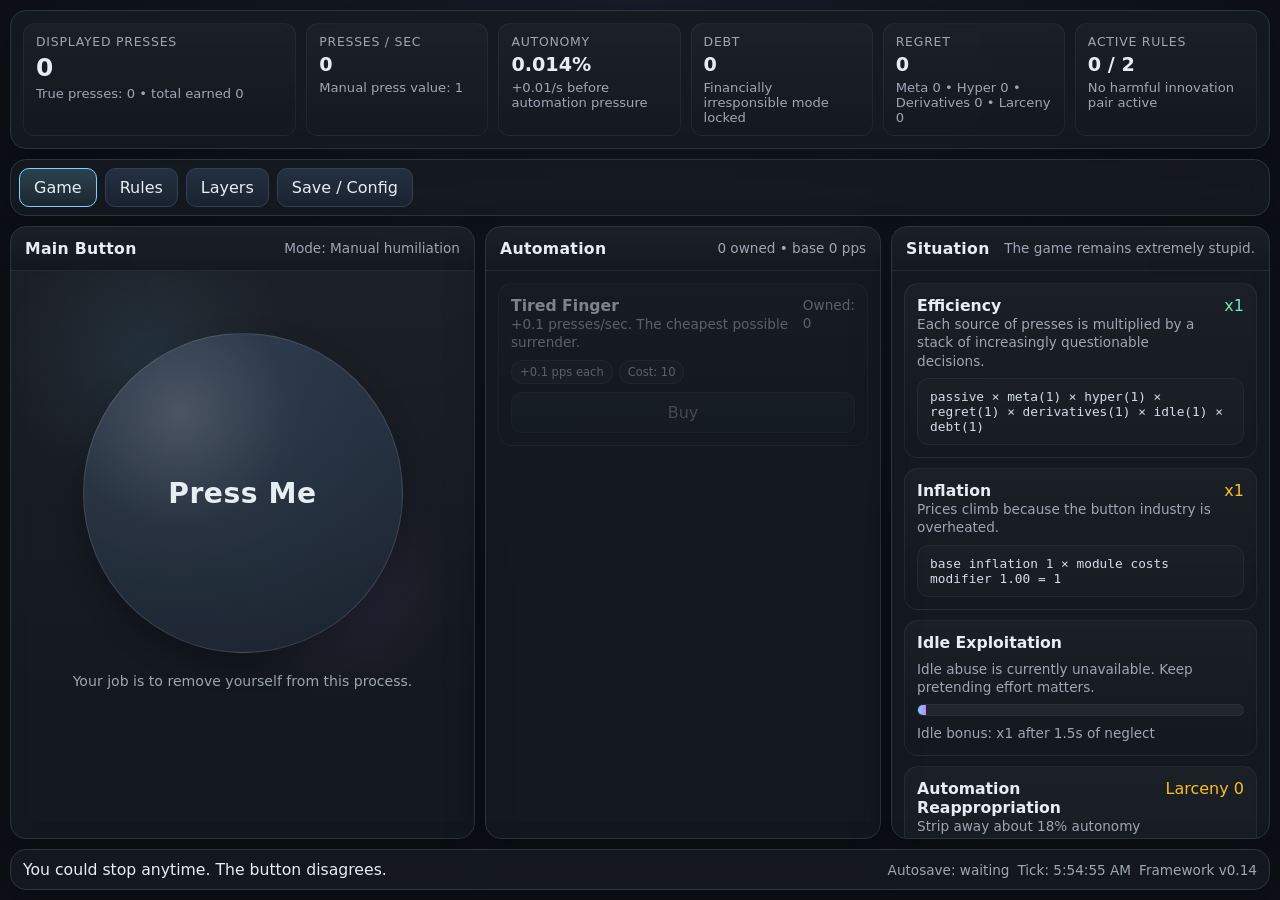
==== index.html @ 81eb25ef "Baaaallaaaannnncceeee" ====
<!DOCTYPE html>
<html lang="en">
<head>
  <meta charset="UTF-8" />
  <meta name="viewport" content="width=device-width, initial-scale=1.0" />
  <title>Button That Learns To Press Itself</title>
    <link rel="stylesheet" href="./css/styles.css" />
</head>
<body>
  <div class="app">
    <div class="topbar">
      <div class="stat hero">
        <div class="label">Displayed Presses</div>
        <div class="value" id="displayedPresses">0</div>
        <div class="subvalue" id="truePressesSub">True total hidden in plain sight</div>
      </div>
      <div class="stat">
        <div class="label">Presses / sec</div>
        <div class="value" id="pps">0</div>
        <div class="subvalue" id="manualValue">Manual press value: 1</div>
      </div>
      <div class="stat">
        <div class="label">Autonomy</div>
        <div class="value" id="autonomyValue">0%</div>
        <div class="subvalue" id="autonomySub">Still dependent on you</div>
      </div>
      <div class="stat">
        <div class="label">Debt</div>
        <div class="value" id="debtValue">0</div>
        <div class="subvalue" id="debtSub">Financially irresponsible mode locked</div>
      </div>
      <div class="stat">
        <div class="label">Regret</div>
        <div class="value" id="regretValue">0</div>
        <div class="subvalue" id="layerSummary">No layers yet</div>
      </div>
      <div class="stat">
        <div class="label">Active Rules</div>
        <div class="value" id="activeRulesValue">0 / 2</div>
        <div class="subvalue" id="comboSummary">No harmful innovations selected</div>
      </div>
    </div>

    <div class="tabs" id="tabs"></div>

    <div class="content">
      <section class="tab-panel active" data-tab="play">
        <div class="game-grid">
          <div class="panel">
            <div class="panel-header">
              <h2>Main Button</h2>
              <div class="small" id="buttonModeLabel">Mode: Manual humiliation</div>
            </div>
            <div class="panel-body button-stage">
              <div class="button-sandbox" id="buttonSandbox">
                <button class="big-button" id="mainButton">Press Me</button>
                <div class="button-center-note" id="buttonNote">I built a game about not playing a game; it feels like self indulgence, or maybe self flagellation.</div>
                <div id="fakeButtonLayer"></div>
              </div>
              <div class="popup-zone" id="popupZone"></div>
              <div class="ending-modal" id="autonomyEndingModal" hidden>
              <div class="ending-card">
              <div class="popup-title">Full Autonomy Achieved</div>
              <div class="small" id="endingBody">
            The button no longer requires visible labor.
             </div>
              <div class="ending-actions">
                <button class="action-btn" id="endingObserveBtn">Observe</button>
                <button class="action-btn" id="endingReassertBtn">Reassert Control</button>
                <button class="prestige-btn" id="endingPrestigeBtn">Prestige in Shame</button>
               </div>
              </div>
             </div>
            </div>
          </div>

          <div class="column-stack">
            <div class="panel">
              <div class="panel-header">
                <h2>Automation</h2>
                <div class="small" id="automationSummary">0 owned</div>
              </div>
              <div class="panel-body">
                <div class="card-list" id="upgradeList"></div>
              </div>
            </div>
          </div>

          <div class="column-stack">
            <div class="panel">
              <div class="panel-header">
                <h2>Situation</h2>
                <div class="small">The game remains extremely stupid.</div>
              </div>
              <div class="panel-body">
                <div class="card-list">
                  <div class="card">
                    <div class="card-row">
                      <div>
                        <div class="card-title">Efficiency</div>
                        <div class="card-desc">Each source of presses is multiplied by a stack of increasingly questionable decisions.</div>
                      </div>
                      <div class="good nowrap" id="efficiencyValue">x1.00</div>
                    </div>
                    <div class="formula" id="formulaEfficiency"></div>
                  </div>
                  <div class="card">
                    <div class="card-row">
                      <div>
                        <div class="card-title">Inflation</div>
                        <div class="card-desc">Prices climb because the button industry is overheated.</div>
                      </div>
                      <div class="warn nowrap" id="inflationValue">x1.00</div>
                    </div>
                    <div class="formula" id="formulaInflation"></div>
                  </div>
                  <div class="card">
                    <div class="card-title">Idle Exploitation</div>
                    <div class="card-desc" id="idleDesc">Being absent is slowly becoming optimal, which feels disrespectful.</div>
                    <div class="meter"><span id="idleMeter"></span></div>
                    <div class="small" id="idleStatus">Idle bonus: x1.00</div>
                  </div>
                  <div class="card">
                    <div class="card-row">
                     <div>
                      <div class="card-title">Automation Reappropriation</div>
                      <div class="card-desc" id="dumbDownDesc">
                        Strip some autonomy away for a rising cost. The button is watching.
                      </div>
                    </div>
                   <div class="warn nowrap" id="larcenyValue">Larceny 0</div>
                   </div>
                    <div class="formula" id="dumbDownFormula"></div>
                    <button class="action-btn" id="dumbDownBtn">Dumb the Button Down</button>
                  </div>
                  <div class="card">
                    <div class="card-title">Recent Log</div>
                    <div class="log-box" id="recentLog"></div>
                  </div>
                </div>
              </div>
            </div>
          </div>
        </div>
      </section>

      <section class="tab-panel" data-tab="rules">
        <div class="grid-2" style="min-height: 0;">
          <div class="panel">
            <div class="panel-header">
              <h2>Rule Modules</h2>
              <div class="small">Exactly 2 can be active at once</div>
            </div>
            <div class="panel-body">
              <div class="card-list" id="moduleList"></div>
            </div>
          </div>
          <div class="column-stack">
            <div class="panel">
              <div class="panel-header">
                <h2>Active Loadout</h2>
                <div class="small" id="loadoutSummary">Nothing dangerous equipped</div>
              </div>
              <div class="panel-body">
                <div class="card-list" id="activeLoadoutList"></div>
              </div>
            </div>
            <div class="panel">
              <div class="panel-header">
                <h2>Combo Effects</h2>
                <div class="small">Some bad ideas work together</div>
              </div>
              <div class="panel-body">
                <div class="card-list" id="comboList"></div>
              </div>
            </div>
          </div>
        </div>
      </section>

      <section class="tab-panel" data-tab="layers">
        <div class="grid-2" style="min-height: 0;">
          <div class="panel">
            <div class="panel-header">
              <h2>Layer Resets</h2>
              <div class="small">Infinite escalation through poor life choices</div>
            </div>
            <div class="panel-body">
              <div class="card-list" id="layerList"></div>
            </div>
          </div>
          <div class="column-stack">
            <div class="panel">
              <div class="panel-header">
                <h2>Layer Inventory</h2>
                <div class="small">The economy was not meant to survive this</div>
              </div>
              <div class="panel-body">
                <div class="card-list" id="resourceList"></div>
              </div>
            </div>
            <div class="panel">
              <div class="panel-header">
                <h2>Formulas</h2>
                <div class="small">Data-driven and extensible</div>
              </div>
              <div class="panel-body">
                <div class="card-list" id="formulaList"></div>
              </div>
            </div>
          </div>
        </div>
      </section>

      <section class="tab-panel" data-tab="save">
        <div class="grid-2" style="min-height: 0;">
          <div class="column-stack">
            <div class="panel">
              <div class="panel-header">
                <h2>Save Tools</h2>
                <div class="small">Stored in localStorage</div>
              </div>
              <div class="panel-body">
                <div class="grid-3">
                  <button class="action-btn" id="saveBtn">Save Now</button>
                  <button class="action-btn" id="exportBtn">Export Save</button>
                  <button class="action-btn" id="importBtn">Import Save</button>
                </div>
                <div style="height: 10px;"></div>
                <textarea id="saveField" placeholder="Exported save string will appear here. Paste one here before importing."></textarea>
                <div style="height: 10px;"></div>
                <div class="grid-2">
                  <button class="action-btn" id="resetBtn">Hard Reset</button>
                  <button class="action-btn" id="fakeCrashBtn">Simulate Browser Abuse</button>
                </div>
                <div style="height: 10px;"></div>
                <div class="config-note" id="saveStatus">Autosaves every 5 seconds and on major actions.</div>
              </div>
            </div>
            <div class="panel">
              <div class="panel-header">
                <h2>Framework Notes</h2>
                <div class="small">How to extend the prototype</div>
              </div>
              <div class="panel-body">
                <div class="card-list" id="frameworkNotes"></div>
              </div>
            </div>
          </div>
          <div class="column-stack">
            <div class="panel">
              <div class="panel-header">
                <h2>Embedded Data JSON</h2>
                <div class="small">Edit this structure to add content</div>
              </div>
              <div class="panel-body">
                <div class="code-box" id="configPreview"></div>
              </div>
            </div>
            <div class="panel">
              <div class="panel-header">
                <h2>Session Stats</h2>
                <div class="small">Proof of bad decisions</div>
              </div>
              <div class="panel-body">
                <div class="card-list" id="sessionStats"></div>
              </div>
            </div>
          </div>
        </div>
      </section>
    </div>

    <div class="statusbar">
      <div class="message" id="messageBar">You could stop anytime. The button disagrees.</div>
      <div class="status-right">
        <span id="autosaveStatus">Autosave: waiting</span>
        <span id="clockStatus">Ticking</span>
        <span id="versionStatus">Framework v0.14</span>
      </div>
    </div>
  </div>

  <script id="gameData" type="application/json">
  {
    "meta": {
      "title": "Button That Learns To Press Itself",
      "version": "0.14",
      "saveKey": "buttonLearnsToPressItselfSave",
      "ticksPerSecond": 20,
      "maxActiveModules": 2
    },
    "tabs": [
      { "id": "play", "label": "Game" },
      { "id": "rules", "label": "Rules" },
      { "id": "layers", "label": "Layers" },
      { "id": "save", "label": "Save / Config" }
    ],
    "buttonNames": [
      "Press Me",
      "Don’t Press Me",
      "This Won’t Help",
      "You Again?",
      "Please Delegate",
      "Manual Labor",
      "Totally Optional",
      "Fine. Press It.",
      "This Is Not Progress",
      "Do Not Encourage It",
      "Who Did This To You?",
      "No Efficiency Gained",
      "Wasting Your Life Away"
    ],
    "messages": [
      "You built a machine to avoid a machine-shaped obligation.",
      "The button respects your commitment to avoiding effort by exerting effort.",
      "This is a very stupid industry and you are leading it.",
      "Every number here was invented by the button lobby.",
      "You could stop anytime. The system has prepared objections.",
      "The passive income is active disrespect.",
      "No regulator approved Press Debt.",
      "The fake buttons are a trust exercise that you are failing.",
      "The economy is now button-adjacent and unstable.",
      "Autonomy is just laziness with better branding.",
      "Push the button to make the number go up, my little pidgeon.",
      "Big numbers mean big dopamine, right?",
      "Have you spoken to a doctor about this behaviour yet?"
    ],
    "upgrades": [
      {
        "id": "tired_finger",
        "name": "Tired Finger",
        "description": "+0.1 presses/sec. The cheapest possible surrender.",
        "baseCost": 10,
        "costMult": 1.15,
        "pps": 0.1,
        "unlockAt": 0
      },
      {
        "id": "borrowed_finger",
        "name": "Borrowed Finger",
        "description": "+1 press/sec. Outsourced with no questions asked.",
        "baseCost": 50,
        "costMult": 1.17,
        "pps": 1,
        "unlockAt": 20
      },
      {
        "id": "questionable_machine",
        "name": "Questionable Machine",
        "description": "+5 presses/sec. Emits noises that feel illegal.",
        "baseCost": 250,
        "costMult": 1.21,
        "pps": 5,
        "unlockAt": 100
      },
      {
        "id": "definitely_not_a_sweatshop",
        "name": "Definitely Not a Sweatshop",
        "description": "+25 presses/sec. The name is doing too much work.",
        "baseCost": 1200,
        "costMult": 1.24,
        "pps": 25,
        "unlockAt": 800
      },
      {
        "id": "corporate_press_department",
        "name": "Corporate Press Department",
        "description": "+120 presses/sec. Now with meetings about pressing.",
        "baseCost": 12000,
        "costMult": 1.29,
        "pps": 120,
        "unlockAt": 4500
      },
      {
        "id": "press_farm",
        "name": "Press Farm",
        "description": "+750 presses/sec. Sustainably harvested nonsense.",
        "baseCost": 180000,
        "costMult": 1.33,
        "pps": 750,
        "unlockAt": 50000
      },
      {
        "id": "cloud_presser_cluster",
        "name": "Cloud Presser Cluster",
        "description": "+5000 presses/sec. Now your idleness is scalable.",
        "baseCost": 2600000,
        "costMult": 1.37,
        "pps": 5000,
        "unlockAt": 500000
      },
      {
        "id": "agency_of_autonomous_presses",
        "name": "Agency of Autonomous Presses",
        "description": "+40000 presses/sec. A bureaucracy of self-importance.",
        "baseCost": 45000000,
        "costMult": 1.42,
        "pps": 40000,
        "unlockAt": 5000000
      }
    ],
    "modules": [
      {
        "id": "friction_compensation",
        "name": "Friction Compensation",
        "description": "Manual clicks hit harder. Passive systems run smoother.",
        "unlockAt": 80,
        "incompatible": [],
        "effects": {
          "manualMult": 2.5,
          "passiveMult": 1.1
        }
      },
      {
        "id": "fraudulent_accounting",
        "name": "Fraudulent Accounting",
        "description": "Displayed totals become unreliable. Passive output improves anyway.",
        "unlockAt": 300,
        "incompatible": [],
        "effects": {
          "passiveMult": 1.6,
          "liarChance": 0.22,
          "costMult": 1.18
        }
      },
      {
        "id": "debt_spiral",
        "name": "Debt Spiral",
        "description": "Allows negative presses. More debt means more growth, which is not comforting.",
        "unlockAt": 1200,
        "incompatible": ["inflation_hedge"],
        "effects": {
          "allowDebt": true,
          "debtLimit": 2500,
          "debtBoost": 1.0,
          "passiveMult": 1.12
        }
      },
      {
        "id": "union_avoidance",
        "name": "Union Avoidance",
        "description": "Big passive growth. Manual clicks become spiritually optional.",
        "unlockAt": 3000,
        "incompatible": ["human_touch"],
        "effects": {
          "passiveMult": 1.9,
          "manualMult": 0.85,
          "autonomyGain": 0.07
        }
      },
      {
        "id": "human_touch",
        "name": "Human Touch",
        "description": "Manual clicks matter again. Automation becomes less dignified.",
        "unlockAt": 3000,
        "incompatible": ["union_avoidance"],
        "effects": {
          "manualMult": 8.2,
          "passiveMult": 0.76,
          "clickResetIdle": true
        }
      },
      {
        "id": "inflation_hedge",
        "name": "Inflation Hedge",
        "description": "Upgrade prices ease up a little. Debt is forbidden for obvious reasons.",
        "unlockAt": 1800,
        "incompatible": ["debt_spiral"],
        "effects": {
          "costMult": 0.72,
          "passiveMult": 1.08
        }
      },
      {
        "id": "user_repellant",
        "name": "User Repellant",
        "description": "The main button develops evasive behavior. It is not hiding anything from you.",
       "unlockAt": 8500,
       "incompatible": [],
       "effects": {
          "cursorEvasion": 1,
          "fakeButtons": 3,
         "manualMult": 20,
         "autonomyGain": 0.05,
         "fakeCrashRate": 0.004
        }
      
      },
      {
        "id": "anti_idle_compliance",
        "name": "Anti-Idle Compliance",
        "description": "Not clicking boosts income. The game grows more insulting about it.",
        "unlockAt": 600,
        "incompatible": [],
        "effects": {
          "idleEnabled": true,
          "idleScale": 1.0,
          "liarChance": 0.08
        }
      }
    ],
    "combos": [
      {
        "id": "creative_bankruptcy",
        "modules": ["debt_spiral", "fraudulent_accounting"],
        "name": "Creative Bankruptcy",
        "description": "Debt growth is stronger and the UI gets less honest.",
        "effects": {
          "debtComboMult": 2.0,
          "liarChance": 0.18,
          "passiveMult": 1.2
        }
      },
      {
        "id": "full_autonomy",
        "modules": ["union_avoidance", "user_repellant"],
        "name": "Full Autonomy",
        "description": "Autonomy rises faster and the button hides earlier.",
        "effects": {
          "autonomyGain": 0.12,
          "hideButtonAt": 80,
          "passiveMult": 1.25
        }
      },
      {
        "id": "resentful_presence",
        "modules": ["human_touch", "anti_idle_compliance"],
        "name": "Resentful Presence",
        "description": "Manual clicks and idle bonuses both get stronger, which is rude either way.",
        "effects": {
          "manualMult": 1.7,
          "idleScale": 1.4,
          "passiveMult": 1.05
        }
      },
      {
        "id": "competent_procurement",
        "modules": ["friction_compensation", "inflation_hedge"],
        "name": "Competent Procurement",
        "description": "Costs drop and automation runs slightly better. Disturbingly reasonable.",
        "effects": {
          "costMult": 0.65,
          "passiveMult": 1.15
        }
      }
    ],
    "layers": [
      {
        "id": "regret",
        "name": "Press Prestige",
        "resourceKey": "regret",
        "baseResource": "presses",
        "description": "Reset the button economy. Gain Regret for future boosts.",
        "unlockAt": 100000,
        "formula": "floor((log10(max(presses,1)) - 4)^2)",
        "effectText": "Regret increases all output and autonomy growth.",
        "reset": ["presses", "upgrades", "modules", "autonomy", "debt"]
      },
      {
        "id": "meta_presses",
        "name": "Meta-Presses",
        "resourceKey": "metaPresses",
        "baseResource": "presses",
        "description": "Distill raw presses into meta-presses that multiply passive production.",
        "unlockAt": 1000000,
        "formula": "floor((presses / 1000000)^0.5)",
        "effectText": "Each Meta-Press increases passive output and manual value.",
        "reset": []
      },
      {
        "id": "hyper_presses",
        "name": "Hyper-Presses",
        "resourceKey": "hyperPresses",
        "baseResource": "metaPresses",
        "description": "Compress meta-presses into hyper-presses to increase efficiency.",
        "unlockAt": 25,
        "formula": "floor((metaPresses / 25)^0.5)",
        "effectText": "Each Hyper-Press boosts efficiency and weakens inflation.",
        "reset": []
      },
      {
        "id": "press_derivatives",
        "name": "Press Derivatives",
        "resourceKey": "pressDerivatives",
        "baseResource": "hyperPresses",
        "description": "A bad financial abstraction that feeds autonomy and combo scaling.",
        "unlockAt": 10,
        "formula": "floor((hyperPresses / 10)^0.5)",
        "effectText": "Derivatives improve autonomy and layer gains.",
        "reset": []
      }
    ],
    "frameworkNotes": [
      "All gameplay content lives in the JSON block inside this HTML file. Add upgrades, modules, combos, and layers there first.",
      "The engine reads upgrade.pps and module.effects to calculate production. Extend effects in getComputed() and the UI renderers to support new mechanics.",
      "Layer formulas are implemented in getLayerGain(). Add new resource types by updating the save schema and boost calculations.",
      "The module system is the reusable puzzle layer. It already supports unlock thresholds, incompatibilities, active-slot limits, and pair synergies.",
      "Offline progress uses lastTick timestamps. The same save structure can be reused for other idle prototypes with different content JSON.",
      "Is this the best way to create this kind of game?  Absolutely not.  Is it the most lazy way I could think of?  Yes.",
      "David, use this dumb thing to start making the dumb thing you keep thinking about."
    ]
  }
  </script>

    <script src="./js/main.js"></script>
</body>
</html>
---- css/styles.css ----
:root {
      --bg: #0d1117;
      --panel: #161b22;
      --panel-2: #1f2630;
      --line: #2b3440;
      --text: #e6edf3;
      --muted: #9da7b3;
      --good: #6ee7b7;
      --warn: #fbbf24;
      --bad: #fb7185;
      --accent: #7dd3fc;
      --accent-2: #c084fc;
      --shadow: 0 16px 40px rgba(0,0,0,0.28);
      --radius: 16px;
      --radius-sm: 10px;
      --font: Inter, system-ui, -apple-system, BlinkMacSystemFont, "Segoe UI", sans-serif;
    }

    * { box-sizing: border-box; }
    html, body { height: 100%; margin: 0; background: radial-gradient(circle at top, #151c27 0%, var(--bg) 55%); color: var(--text); font-family: var(--font); overflow: hidden; }
    button, input, textarea, select { font: inherit; }

    .app {
      height: 100vh;
      display: grid;
      grid-template-rows: auto auto 1fr auto;
      gap: 10px;
      padding: 10px;
      position: relative;
    }

    .topbar, .tabs, .statusbar {
      background: rgba(22,27,34,0.82);
      border: 1px solid var(--line);
      border-radius: var(--radius);
      box-shadow: var(--shadow);
      backdrop-filter: blur(10px);
    }

    .topbar {
      display: grid;
      grid-template-columns: 1.5fr repeat(5, minmax(0, 1fr));
      gap: 10px;
      padding: 12px;
      align-items: stretch;
    }

    .stat {
      background: linear-gradient(180deg, rgba(255,255,255,0.03), rgba(255,255,255,0));
      border: 1px solid rgba(255,255,255,0.05);
      border-radius: 12px;
      padding: 10px 12px;
      min-width: 0;
    }

    .stat .label {
      font-size: 0.78rem;
      color: var(--muted);
      margin-bottom: 4px;
      text-transform: uppercase;
      letter-spacing: 0.06em;
    }

    .stat .value {
      font-size: 1.2rem;
      font-weight: 700;
      white-space: nowrap;
      overflow: hidden;
      text-overflow: ellipsis;
    }

    .stat.hero .value { font-size: 1.55rem; }
    .subvalue {
      color: var(--muted);
      font-size: 0.82rem;
      margin-top: 4px;
    }

    .tabs {
      display: flex;
      gap: 8px;
      padding: 8px;
      align-items: center;
      flex-wrap: wrap;
    }

    .tab-btn, .mini-btn, .action-btn, .card button, .module-toggle, .prestige-btn, .popup button {
      background: linear-gradient(180deg, #243041, #1a2330);
      color: var(--text);
      border: 1px solid #314155;
      border-radius: 10px;
      cursor: pointer;
      transition: transform 0.14s ease, border-color 0.14s ease, background 0.14s ease, opacity 0.14s ease;
    }

    .tab-btn:hover, .mini-btn:hover, .action-btn:hover, .card button:hover, .module-toggle:hover, .prestige-btn:hover, .popup button:hover {
  
      border-color: var(--accent);
    }

    .tab-btn.active {
      background: linear-gradient(180deg, rgba(125,211,252,0.22), rgba(125,211,252,0.08));
      border-color: var(--accent);
    }

    .tab-btn, .mini-btn { padding: 9px 14px; }

    .content {
      min-height: 0;
      display: grid;
      grid-template-columns: 1.1fr 1fr 0.95fr;
      gap: 10px;
    }

    .tab-panel {
      display: none;
      min-height: 0;
      grid-column: 1 / -1;
      gap: 10px;
    }

    .tab-panel.active {
      display: grid;
    }

    .panel {
      background: rgba(22,27,34,0.84);
      border: 1px solid var(--line);
      border-radius: var(--radius);
      box-shadow: var(--shadow);
      min-height: 0;
      overflow: hidden;
      display: flex;
      flex-direction: column;
      backdrop-filter: blur(10px);
    }

    .panel-header {
      display: flex;
      justify-content: space-between;
      align-items: center;
      gap: 8px;
      padding: 12px 14px;
      border-bottom: 1px solid rgba(255,255,255,0.05);
      background: linear-gradient(180deg, rgba(255,255,255,0.03), rgba(255,255,255,0));
    }

    .panel-header h2, .panel-header h3 {
      margin: 0;
      font-size: 0.98rem;
      letter-spacing: 0.02em;
    }

    .panel-body {
      padding: 12px;
      overflow: auto;
      min-height: 0;
    }

    .game-grid {
      display: grid;
      grid-template-columns: 1.08fr 0.92fr 0.88fr;
      gap: 10px;
      min-height: 0;
    }

    .button-stage {
      position: relative;
      display: flex;
      align-items: center;
      justify-content: center;
      min-height: 0;
      overflow: hidden;
      background:
        radial-gradient(circle at 30% 20%, rgba(125,211,252,0.10), transparent 30%),
        radial-gradient(circle at 70% 70%, rgba(192,132,252,0.10), transparent 26%),
        linear-gradient(180deg, rgba(255,255,255,0.03), rgba(255,255,255,0));
    }

    .button-sandbox {
      position: relative;
      width: 100%;
      height: 100%;
      min-height: 420px;
    }

    .big-button, .fake-button {
      position: absolute;
      transform: translate(-50%, -50%);
      border-radius: 999px;
      border: 1px solid rgba(255,255,255,0.12);
      box-shadow: 0 12px 28px rgba(0,0,0,0.25);
      user-select: none;
    }

    .big-button {
      width: min(38vw, 320px);
      height: min(38vw, 320px);
      min-width: 220px;
      min-height: 220px;
      max-width: 320px;
      max-height: 320px;
      background: radial-gradient(circle at 30% 25%, rgba(255,255,255,0.18), rgba(255,255,255,0.04) 35%, rgba(0,0,0,0.1) 100%), linear-gradient(180deg, #253244, #1b2532);
      color: var(--text);
      font-size: clamp(1.2rem, 2.2vw, 1.8rem);
      font-weight: 800;
      letter-spacing: 0.02em;
      padding: 20px;
      cursor: pointer;
      z-index: 5;
    }

    .big-button.hidden {
      opacity: 0.06;
      pointer-events: none;
      filter: blur(2px);
    }

    .button-center-note {
      position: absolute;
      left: 50%;
      top: calc(50% + 180px);
      transform: translateX(-50%);
      color: var(--muted);
      font-size: 0.88rem;
      text-align: center;
      width: min(80%, 400px);
      z-index: 4;
    }

    .fake-button {
      width: min(32vw, 260px);
      height: min(32vw, 260px);
      min-width: 170px;
      min-height: 170px;
      max-width: 260px;
      max-height: 260px;
      padding: 20px;
      background:
        radial-gradient(circle at 30% 25%, rgba(255,255,255,0.12), rgba(255,255,255,0.02) 35%, rgba(0,0,0,0.12) 100%),
        linear-gradient(180deg, #202833, #151c24);
      color: rgba(230,237,243,0.72);
      font-size: clamp(0.95rem, 1.8vw, 1.4rem);
      font-weight: 700;
      letter-spacing: 0.02em;
      cursor: pointer;
      opacity: 0.45;
      border: 1px dashed rgba(125,211,252,0.36);
      box-shadow: 0 10px 28px rgba(0,0,0,0.22);
      z-index: 3;
    }

    .fake-button:hover {
      opacity: 0.62;
    }

    .column-stack {
      display: grid;
      gap: 10px;
      min-height: 0;
    }

    .card-list {
      display: grid;
      gap: 10px;
    }

    .card {
      background: linear-gradient(180deg, rgba(255,255,255,0.03), rgba(255,255,255,0));
      border: 1px solid rgba(255,255,255,0.06);
      border-radius: 14px;
      padding: 12px;
      display: grid;
      gap: 8px;
    }

    .card-row {
      display: flex;
      justify-content: space-between;
      align-items: flex-start;
      gap: 10px;
    }

    .card-title {
      font-weight: 700;
      font-size: 0.98rem;
    }

    .card-desc, .small, .config-note {
      color: var(--muted);
      font-size: 0.85rem;
      line-height: 1.35;
    }

    .tag-row {
      display: flex;
      flex-wrap: wrap;
      gap: 6px;
    }

    .tag {
      font-size: 0.72rem;
      border-radius: 999px;
      padding: 4px 8px;
      border: 1px solid rgba(255,255,255,0.07);
      color: var(--muted);
      background: rgba(255,255,255,0.03);
    }

    .good { color: var(--good); }
    .warn { color: var(--warn); }
    .bad { color: var(--bad); }

    .card button, .module-toggle, .prestige-btn, .action-btn {
      padding: 10px 12px;
      width: 100%;
    }

    .card button:disabled,
    .module-toggle:disabled,
    .prestige-btn:disabled,
    .action-btn:disabled {
      cursor: not-allowed;
      opacity: 0.45;
      transform: none;
    }

    .meter {
      height: 12px;
      background: rgba(255,255,255,0.05);
      border-radius: 999px;
      overflow: hidden;
      border: 1px solid rgba(255,255,255,0.05);
    }

    .meter > span {
      display: block;
      height: 100%;
      width: 0%;
      background: linear-gradient(90deg, var(--accent), var(--accent-2));
      transition: width 0.3s ease;
    }

    .log-box, textarea, .code-box {
      width: 100%;
      background: #0e141c;
      color: #dce5ef;
      border: 1px solid #283141;
      border-radius: 12px;
      padding: 12px;
      min-height: 140px;
      resize: vertical;
      line-height: 1.4;
    }

    .code-box {
      white-space: pre-wrap;
      font-family: ui-monospace, SFMono-Regular, Menlo, Consolas, monospace;
      font-size: 0.82rem;
      overflow: auto;
      max-height: 320px;
    }

    .grid-2, .grid-3 {
      display: grid;
      gap: 10px;
    }

    .grid-2 { grid-template-columns: repeat(2, minmax(0, 1fr)); }
    .grid-3 { grid-template-columns: repeat(3, minmax(0, 1fr)); }

    .statusbar {
      padding: 10px 12px;
      display: grid;
      grid-template-columns: 1.35fr 1fr;
      gap: 10px;
      align-items: center;
    }

    .message {
      font-size: 0.98rem;
      white-space: nowrap;
      overflow: hidden;
      text-overflow: ellipsis;
    }

    .status-right {
      display: flex;
      justify-content: flex-end;
      flex-wrap: wrap;
      gap: 8px;
      color: var(--muted);
      font-size: 0.85rem;
    }

    .popup-zone {
      position: absolute;
      inset: 0;
      pointer-events: none;
      overflow: hidden;
      z-index: 20;
    }

    .popup {
      position: absolute;
     width: min(340px, 92vw);
     background: rgba(17, 24, 34, 0.96);
     border: 1px solid #3b4a61;
     border-radius: 18px;
     box-shadow: var(--shadow);
     padding: 16px;
     pointer-events: auto;
     display: grid;
     gap: 12px;
    }

    .popup-title {
     font-weight: 700;
      font-size: 1rem;
    }

    .popup button {
      padding: 8px 10px;
    }

    .ending-modal[hidden] {
      display: none;
    }

    .ending-modal {
      position: fixed;
      inset: 0;
      z-index: 1000;
      background: rgba(5, 8, 12, 0.78);
      display: grid;
      place-items: center;
      padding: 24px;
      backdrop-filter: blur(8px);
    }

    .ending-card {
      width: min(560px, 92vw);
      background: rgba(22, 27, 34, 0.96);
      border: 1px solid var(--line);
      border-radius: 16px;
      box-shadow: var(--shadow);
      padding: 18px;
      display: grid;
      gap: 14px;
    }

    .ending-actions {
      display: flex;
      gap: 10px;
      flex-wrap: wrap;
    }

    .formula {
      padding: 10px 12px;
      border-radius: 12px;
      border: 1px solid rgba(255,255,255,0.05);
      background: rgba(255,255,255,0.02);
      font-family: ui-monospace, SFMono-Regular, Menlo, Consolas, monospace;
      font-size: 0.8rem;
      color: #d2dde9;
    }

    .pill-line {
      display: flex;
      flex-wrap: wrap;
      gap: 8px;
    }

    .pill {
      border-radius: 999px;
      padding: 6px 10px;
      font-size: 0.8rem;
      border: 1px solid rgba(255,255,255,0.06);
      background: rgba(255,255,255,0.03);
      color: var(--muted);
    }

    .locked {
      opacity: 0.5;
      filter: grayscale(0.3);
    }

    .nowrap { white-space: nowrap; }

    @media (max-width: 1200px) {
      .topbar { grid-template-columns: repeat(3, minmax(0, 1fr)); }
      .game-grid { grid-template-columns: 1fr; }
      .content, .statusbar { grid-template-columns: 1fr; }
      .button-sandbox { min-height: 340px; }
      .big-button { width: 240px; height: 240px; }
    }

    @media (max-width: 760px) {
      .topbar { grid-template-columns: repeat(2, minmax(0, 1fr)); }
      .grid-2, .grid-3 { grid-template-columns: 1fr; }
      .message { white-space: normal; }
      html, body { overflow: auto; }
      .app { height: auto; min-height: 100vh; }
    }
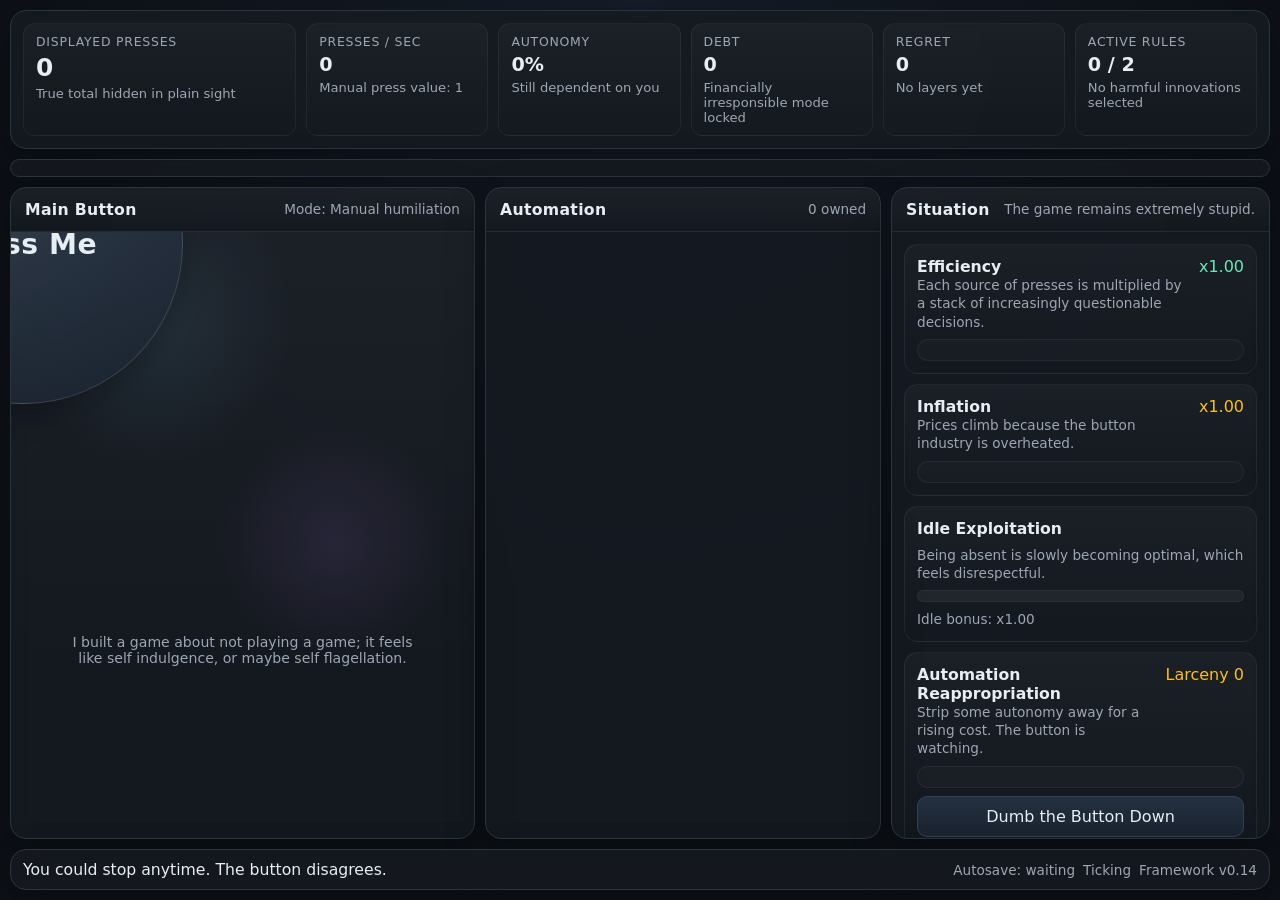
==== commit 2fe5e50d: "Debt was pretty useless" ====
--- a/index.html
+++ b/index.html
@@ -420,7 +420,7 @@
         "incompatible": [],
         "effects": {
           "passiveMult": 1.6,
-          "liarChance": 0.22,
+          "liarChance": 0.62,
           "costMult": 1.18
         }
       },
@@ -432,7 +432,7 @@
         "incompatible": ["inflation_hedge"],
         "effects": {
           "allowDebt": true,
-          "debtLimit": 2500,
+          "debtLimit": floor(2500 * (regret + 1)),
           "debtBoost": 1.0,
           "passiveMult": 1.12
         }
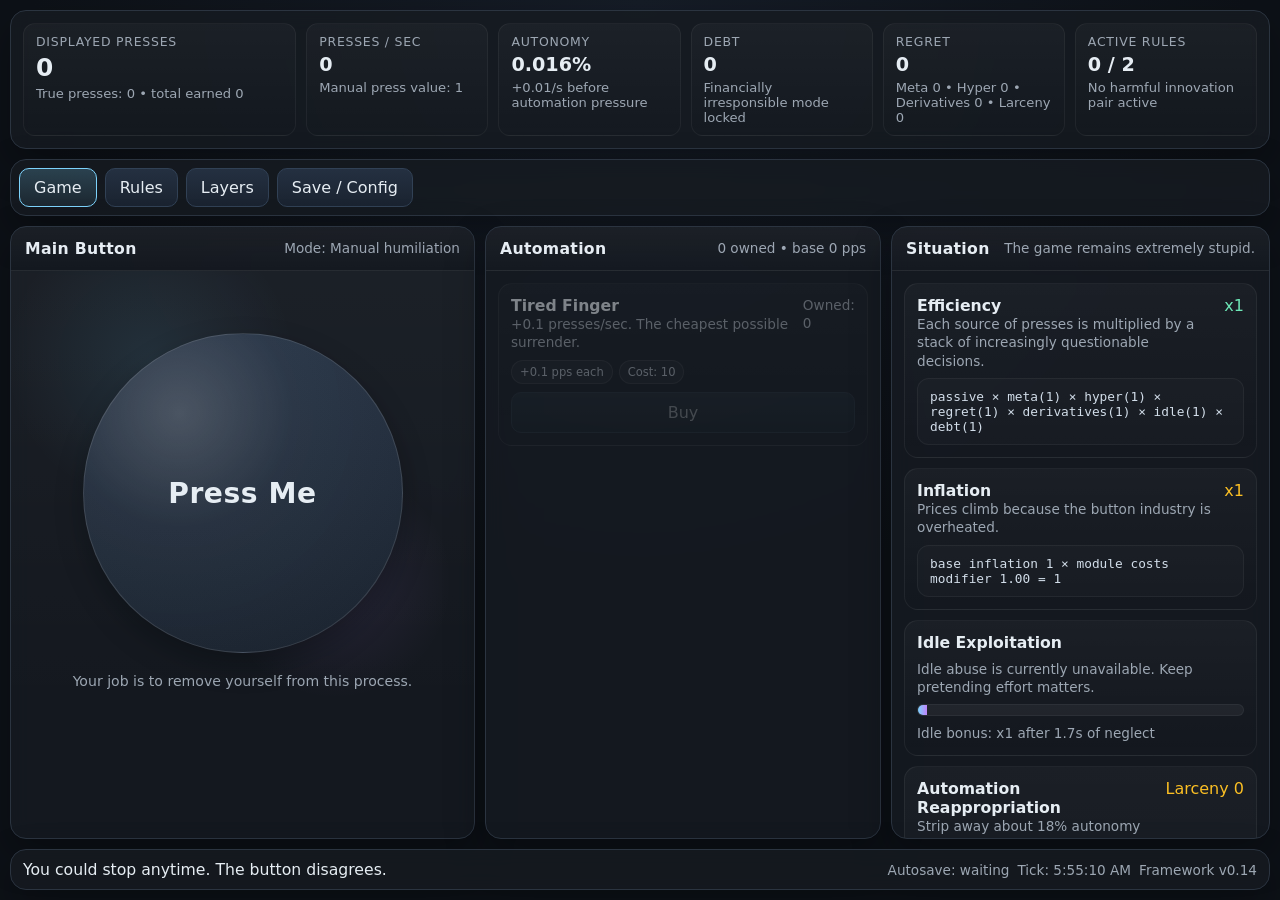
==== commit 6861cf30: "Update index.html" ====
--- a/index.html
+++ b/index.html
@@ -432,7 +432,7 @@
         "incompatible": ["inflation_hedge"],
         "effects": {
           "allowDebt": true,
-          "debtLimit": floor(2500 * (regret + 1)),
+          "debtLimit": 25000,
           "debtBoost": 1.0,
           "passiveMult": 1.12
         }
@@ -481,7 +481,7 @@
        "effects": {
           "cursorEvasion": 1,
           "fakeButtons": 3,
-         "manualMult": 20,
+         "manualMult": 50,
          "autonomyGain": 0.05,
          "fakeCrashRate": 0.004
         }
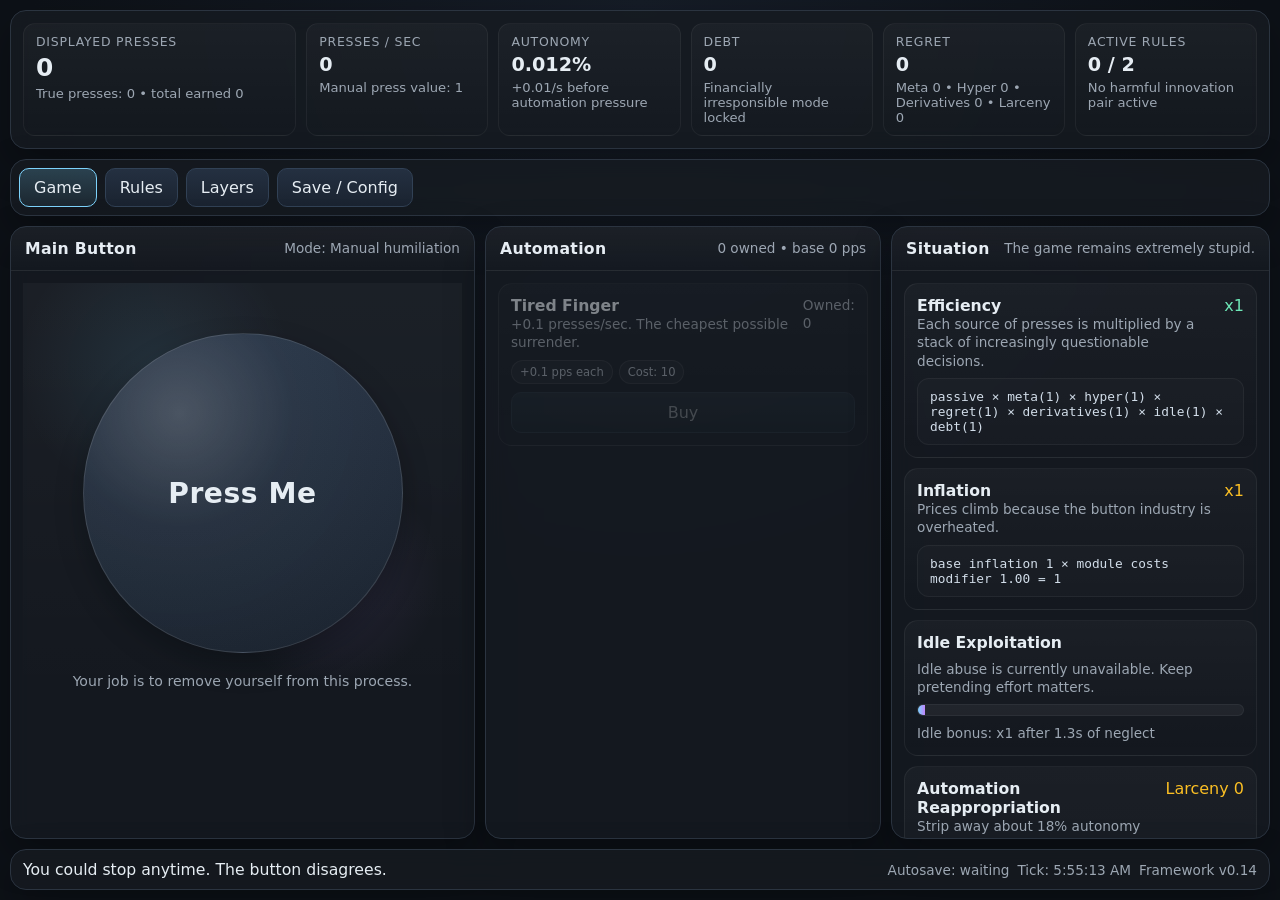
==== commit 206a493d: "Add scene host and scene manager foundation" ====
--- a/index.html
+++ b/index.html
@@ -51,26 +51,32 @@
               <h2>Main Button</h2>
               <div class="small" id="buttonModeLabel">Mode: Manual humiliation</div>
             </div>
-            <div class="panel-body button-stage">
-              <div class="button-sandbox" id="buttonSandbox">
-                <button class="big-button" id="mainButton">Press Me</button>
-                <div class="button-center-note" id="buttonNote">I built a game about not playing a game; it feels like self indulgence, or maybe self flagellation.</div>
-                <div id="fakeButtonLayer"></div>
-              </div>
-              <div class="popup-zone" id="popupZone"></div>
-              <div class="ending-modal" id="autonomyEndingModal" hidden>
-              <div class="ending-card">
-              <div class="popup-title">Full Autonomy Achieved</div>
-              <div class="small" id="endingBody">
-            The button no longer requires visible labor.
-             </div>
-              <div class="ending-actions">
-                <button class="action-btn" id="endingObserveBtn">Observe</button>
-                <button class="action-btn" id="endingReassertBtn">Reassert Control</button>
-                <button class="prestige-btn" id="endingPrestigeBtn">Prestige in Shame</button>
-               </div>
-              </div>
-             </div>
+            <div class="panel-body">
+              <div class="scene-host" id="sceneHost">
+                <div class="scene-root scene-root-dom active" id="buttonIdleSceneRoot" data-scene-id="button_idle">
+                  <div class="button-stage">
+                    <div class="button-sandbox" id="buttonSandbox">
+                      <button class="big-button" id="mainButton">Press Me</button>
+                      <div class="button-center-note" id="buttonNote">I built a game about not playing a game; it feels like self indulgence, or maybe self flagellation.</div>
+                      <div id="fakeButtonLayer"></div>
+                    </div>
+                    <div class="popup-zone" id="popupZone"></div>
+                    <div class="ending-modal" id="autonomyEndingModal" hidden>
+                      <div class="ending-card">
+                        <div class="popup-title">Full Autonomy Achieved</div>
+                        <div class="small" id="endingBody">
+                          The button no longer requires visible labor.
+                        </div>
+                        <div class="ending-actions">
+                          <button class="action-btn" id="endingObserveBtn">Observe</button>
+                          <button class="action-btn" id="endingReassertBtn">Reassert Control</button>
+                          <button class="prestige-btn" id="endingPrestigeBtn">Prestige in Shame</button>
+                        </div>
+                      </div>
+                    </div>
+                  </div>
+                </div>
+              </div>
             </div>
           </div>
 
@@ -420,7 +426,7 @@
         "incompatible": [],
         "effects": {
           "passiveMult": 1.6,
-          "liarChance": 0.62,
+          "liarChance": 0.22,
           "costMult": 1.18
         }
       },
@@ -432,7 +438,7 @@
         "incompatible": ["inflation_hedge"],
         "effects": {
           "allowDebt": true,
-          "debtLimit": 25000,
+          "debtLimit": 2500,
           "debtBoost": 1.0,
           "passiveMult": 1.12
         }
@@ -481,7 +487,7 @@
        "effects": {
           "cursorEvasion": 1,
           "fakeButtons": 3,
-         "manualMult": 50,
+         "manualMult": 20,
          "autonomyGain": 0.05,
          "fakeCrashRate": 0.004
         }
@@ -603,6 +609,7 @@
   }
   </script>
 
+    <script src="./js/core/scene_manager.js"></script>
     <script src="./js/main.js"></script>
 </body>
 </html>
--- a/css/styles.css
+++ b/css/styles.css
@@ -164,12 +164,35 @@
       min-height: 0;
     }
 
+    .scene-host {
+      position: relative;
+      min-height: 0;
+      width: 100%;
+      height: 100%;
+    }
+
+    .scene-root {
+      display: none;
+      width: 100%;
+      height: 100%;
+      min-height: 0;
+    }
+
+    .scene-root.active {
+      display: block;
+    }
+
+    .scene-root-dom {
+      height: 100%;
+    }
+
     .button-stage {
       position: relative;
       display: flex;
       align-items: center;
       justify-content: center;
       min-height: 0;
+      height: 100%;
       overflow: hidden;
       background:
         radial-gradient(circle at 30% 20%, rgba(125,211,252,0.10), transparent 30%),
